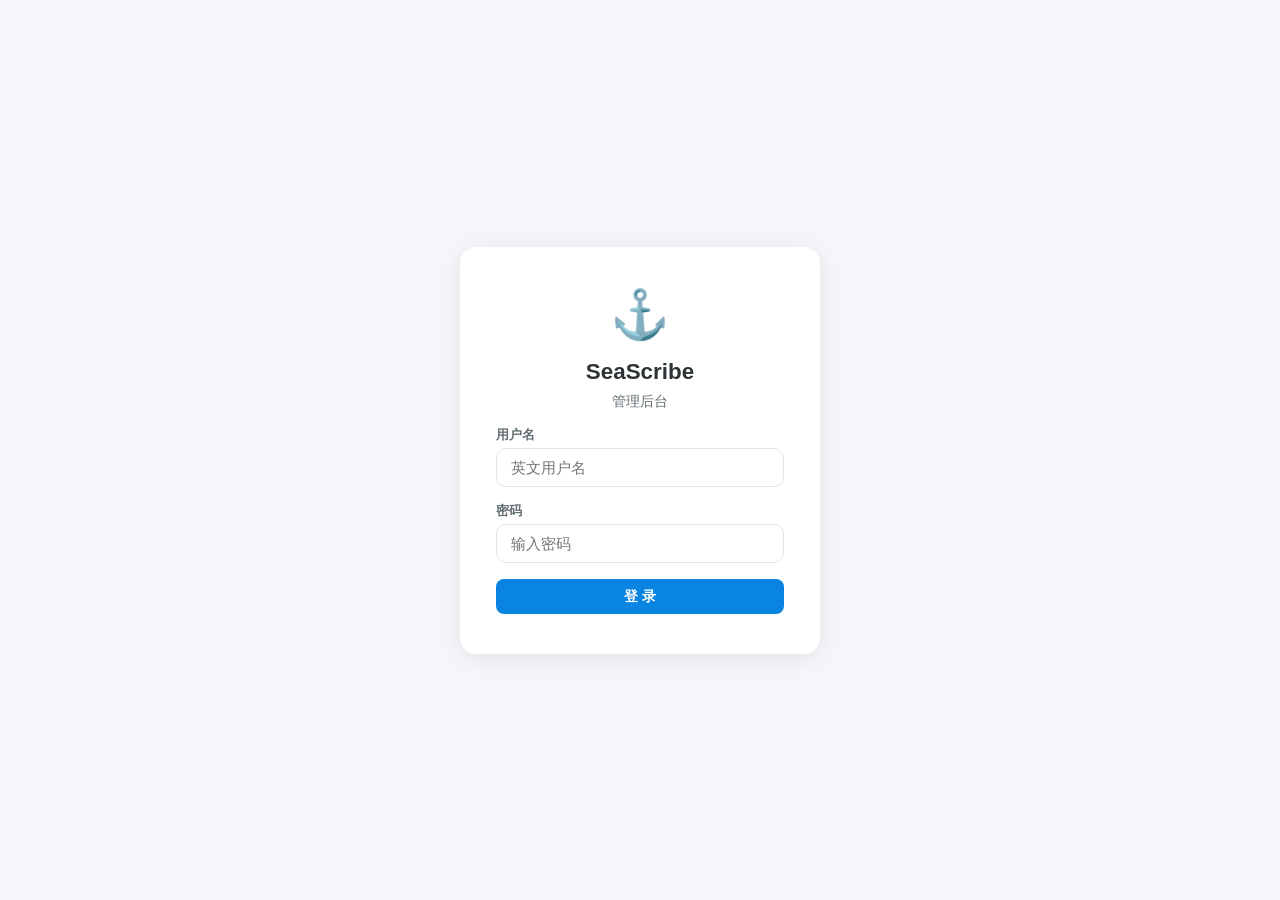
==== admin/index.html @ df128e24 "feat: v4.0.0 管理后台 + 鉴权 + 可视化配置 + 文件上传" ====
<!DOCTYPE html>
<html lang="zh-CN">
<head>
<meta charset="UTF-8">
<meta name="viewport" content="width=device-width, initial-scale=1.0">
<title>SeaScribe 管理后台</title>
<link rel="stylesheet" href="css/admin.css">
</head>
<body>

<!-- ====== 登录页 ====== -->
<div id="admin-login" class="admin-login">
  <div class="admin-login-card">
    <div class="admin-login-logo">⚓</div>
    <h1>SeaScribe</h1>
    <p class="admin-login-sub">管理后台</p>
    <div class="admin-login-field">
      <label>用户名</label>
      <input type="text" id="login-username" placeholder="英文用户名" autocomplete="username">
    </div>
    <div class="admin-login-field">
      <label>密码</label>
      <input type="password" id="login-password" placeholder="输入密码" autocomplete="current-password">
    </div>
    <p id="login-error" class="admin-login-error hidden"></p>
    <button id="login-submit" class="admin-btn admin-btn-primary">登 录</button>
  </div>
</div>

<!-- ====== 管理面板 ====== -->
<div id="admin-app" class="admin-app hidden">
  <aside class="admin-sidebar">
    <div class="admin-sidebar-brand">
      <span>⚓ SeaScribe</span>
      <small>管理后台</small>
    </div>
    <nav id="admin-nav" class="admin-nav"></nav>
    <div class="admin-sidebar-footer">
      <div class="admin-user-info" id="admin-user-info"></div>
      <button id="admin-logout-btn" class="admin-btn admin-btn-ghost">退出登录</button>
    </div>
  </aside>
  <main class="admin-main">
    <header class="admin-header">
      <h2 id="admin-page-title"></h2>
    </header>
    <div id="admin-content" class="admin-content"></div>
  </main>
</div>

<script src="js/common.js"></script>
<script src="js/auth.js"></script>
<script src="js/profile.js"></script>
<script src="js/users.js"></script>
<script src="js/config.js"></script>
<script src="js/files.js"></script>
<script src="js/dashboard.js"></script>
</body>
</html>
---- admin/css/admin.css ----
/* ============================================================
   SeaScribe — Admin Panel Styles
   ============================================================ */

:root {
  --admin-bg:      #f5f6fa;
  --admin-surface: #ffffff;
  --admin-text:    #2d3436;
  --admin-muted:   #636e72;
  --admin-border:  #dfe6e9;
  --admin-accent:  #0984e3;
  --admin-hover:   #f0f3f5;
  --admin-sidebar: #2d3436;
  --admin-sidebar-text: #b2bec3;
  --admin-radius:  10px;
  --admin-ease:    cubic-bezier(0.22, 0.61, 0.36, 1);
}

*, *::before, *::after { box-sizing: border-box; margin: 0; padding: 0; }
html { font-size: 16px; }
body {
  font-family: -apple-system, BlinkMacSystemFont, "Segoe UI", "PingFang SC",
               "Microsoft YaHei", sans-serif;
  background: var(--admin-bg);
  color: var(--admin-text);
}
.hidden { display: none !important; }

/* ---- Login ---- */
.admin-login {
  position: fixed; inset: 0;
  display: flex; align-items: center; justify-content: center;
  background: var(--admin-bg);
}
.admin-login-card {
  background: var(--admin-surface);
  border-radius: 16px;
  padding: 40px 36px;
  width: 360px; max-width: 90vw;
  box-shadow: 0 4px 24px rgba(0,0,0,0.08);
  display: flex; flex-direction: column; align-items: center; gap: 16px;
}
.admin-login-logo { font-size: 3rem; }
.admin-login-card h1 { font-size: 1.4rem; font-weight: 700; }
.admin-login-sub { color: var(--admin-muted); font-size: 0.85rem; margin-top: -8px; }
.admin-login-field { width: 100%; display: flex; flex-direction: column; gap: 4px; }
.admin-login-field label { font-size: 0.8rem; font-weight: 600; color: var(--admin-muted); }
.admin-login-field input {
  padding: 10px 14px; border: 1.5px solid var(--admin-border);
  border-radius: var(--admin-radius); font-size: 0.95rem;
  outline: none; transition: border-color 0.2s;
}
.admin-login-field input:focus { border-color: var(--admin-accent); }
.admin-login-error { color: #d63031; font-size: 0.82rem; text-align: center; }

/* ---- App Shell ---- */
.admin-app {
  display: flex; height: 100vh; overflow: hidden;
}

/* ---- Sidebar ---- */
.admin-sidebar {
  width: 220px; min-width: 220px;
  background: var(--admin-sidebar);
  color: var(--admin-sidebar-text);
  display: flex; flex-direction: column;
  overflow-y: auto;
}
.admin-sidebar-brand {
  padding: 20px 18px 12px;
  border-bottom: 1px solid rgba(255,255,255,0.08);
}
.admin-sidebar-brand span { font-size: 1.1rem; font-weight: 700; color: #fff; display: block; }
.admin-sidebar-brand small { font-size: 0.7rem; opacity: 0.5; }

.admin-nav { flex: 1; padding: 8px 0; }
.admin-nav a {
  display: flex; align-items: center; gap: 10px;
  padding: 10px 18px;
  color: var(--admin-sidebar-text);
  text-decoration: none;
  font-size: 0.9rem;
  transition: all 0.15s;
  cursor: pointer;
}
.admin-nav a:hover { background: rgba(255,255,255,0.06); color: #fff; }
.admin-nav a.active { background: rgba(255,255,255,0.1); color: #fff; font-weight: 600; }

.admin-sidebar-footer {
  border-top: 1px solid rgba(255,255,255,0.08);
  padding: 14px 18px;
}
.admin-user-info {
  font-size: 0.85rem; margin-bottom: 8px;
}
.admin-user-info .nickname { color: #fff; font-weight: 600; }
.admin-user-info .role { font-size: 0.7rem; opacity: 0.5; display: block; }

/* ---- Main ---- */
.admin-main {
  flex: 1; overflow-y: auto; display: flex; flex-direction: column;
}
.admin-header {
  padding: 20px 28px 0;
}
.admin-header h2 { font-size: 1.2rem; font-weight: 700; }
.admin-content {
  flex: 1; padding: 20px 28px 40px;
}

/* ---- Buttons ---- */
.admin-btn {
  padding: 8px 16px; border: none; border-radius: 8px;
  font-size: 0.88rem; font-weight: 600;
  cursor: pointer; transition: all 0.15s;
  width: 100%;
}
.admin-btn-primary { background: var(--admin-accent); color: #fff; }
.admin-btn-primary:hover { opacity: 0.85; }
.admin-btn-ghost {
  background: transparent; color: var(--admin-sidebar-text);
  border: 1px solid rgba(255,255,255,0.15);
}
.admin-btn-ghost:hover { background: rgba(255,255,255,0.08); color: #fff; }
.admin-btn-sm { padding: 5px 12px; font-size: 0.78rem; width: auto; }
.admin-btn-danger { background: #d63031; color: #fff; }
.admin-btn-danger:hover { opacity: 0.85; }
.admin-btn-outline {
  background: transparent; color: var(--admin-accent);
  border: 1.5px solid var(--admin-accent);
}
.admin-btn-outline:hover { background: var(--admin-accent); color: #fff; }

/* ---- Cards ---- */
.admin-card {
  background: var(--admin-surface);
  border-radius: var(--admin-radius);
  padding: 20px 24px;
  box-shadow: 0 1px 4px rgba(0,0,0,0.04);
  margin-bottom: 16px;
}
.admin-card h3 { font-size: 1rem; margin-bottom: 12px; }

/* ---- Forms ---- */
.admin-form-group { margin-bottom: 14px; }
.admin-form-group label {
  display: block; font-size: 0.8rem; font-weight: 600;
  color: var(--admin-muted); margin-bottom: 4px;
}
.admin-form-group input,
.admin-form-group select,
.admin-form-group textarea {
  width: 100%; padding: 9px 12px;
  border: 1.5px solid var(--admin-border);
  border-radius: 8px; font-size: 0.9rem;
  outline: none; transition: border-color 0.2s;
  font-family: inherit;
}
.admin-form-group input:focus,
.admin-form-group select:focus,
.admin-form-group textarea:focus { border-color: var(--admin-accent); }
.admin-form-row { display: flex; gap: 12px; }
.admin-form-row .admin-form-group { flex: 1; }

/* ---- Table ---- */
.admin-table { width: 100%; border-collapse: collapse; font-size: 0.88rem; }
.admin-table th, .admin-table td {
  padding: 8px 12px; text-align: left;
  border-bottom: 1px solid var(--admin-border);
}
.admin-table th { font-weight: 600; color: var(--admin-muted); font-size: 0.78rem; text-transform: uppercase; letter-spacing: 0.04em; }
.admin-table tr:hover td { background: var(--admin-hover); }

/* ---- Messages ---- */
.admin-msg { padding: 10px 14px; border-radius: 8px; font-size: 0.85rem; margin-bottom: 12px; }
.admin-msg-success { background: #d4edda; color: #155724; }
.admin-msg-error { background: #f8d7da; color: #721c24; }

/* ---- File upload ---- */
.admin-upload-zone {
  border: 2px dashed var(--admin-border);
  border-radius: var(--admin-radius);
  padding: 32px; text-align: center;
  color: var(--admin-muted); cursor: pointer;
  transition: all 0.2s;
  margin-bottom: 16px;
}
.admin-upload-zone:hover { border-color: var(--admin-accent); color: var(--admin-accent); }
.admin-upload-zone input[type=file] { display: none; }

/* ---- Avatar ---- */
.admin-avatar { width: 40px; height: 40px; border-radius: 50%; object-fit: cover; background: var(--admin-border); }
.admin-avatar-lg { width: 72px; height: 72px; border-radius: 50%; object-fit: cover; background: var(--admin-border); }

/* ---- Config ---- */
.admin-config-field {
  display: flex; align-items: center; gap: 12px;
  padding: 10px 0; border-bottom: 1px solid var(--admin-border);
}
.admin-config-field:last-child { border-bottom: none; }
.admin-config-label { flex: 1; font-size: 0.88rem; font-weight: 500; }
.admin-config-label small { display: block; color: var(--admin-muted); font-weight: 400; font-size: 0.75rem; margin-top: 2px; }
.admin-config-control { display: flex; align-items: center; gap: 6px; }
.admin-config-control input[type=text],
.admin-config-control input[type=number] { width: 120px; padding: 5px 8px; border: 1.5px solid var(--admin-border); border-radius: 6px; font-size: 0.85rem; }
.admin-config-control select { padding: 5px 8px; border: 1.5px solid var(--admin-border); border-radius: 6px; font-size: 0.85rem; }

/* ---- Responsive ---- */
@media (max-width: 700px) {
  .admin-sidebar { width: 180px; min-width: 180px; }
  .admin-content { padding: 16px; }
}
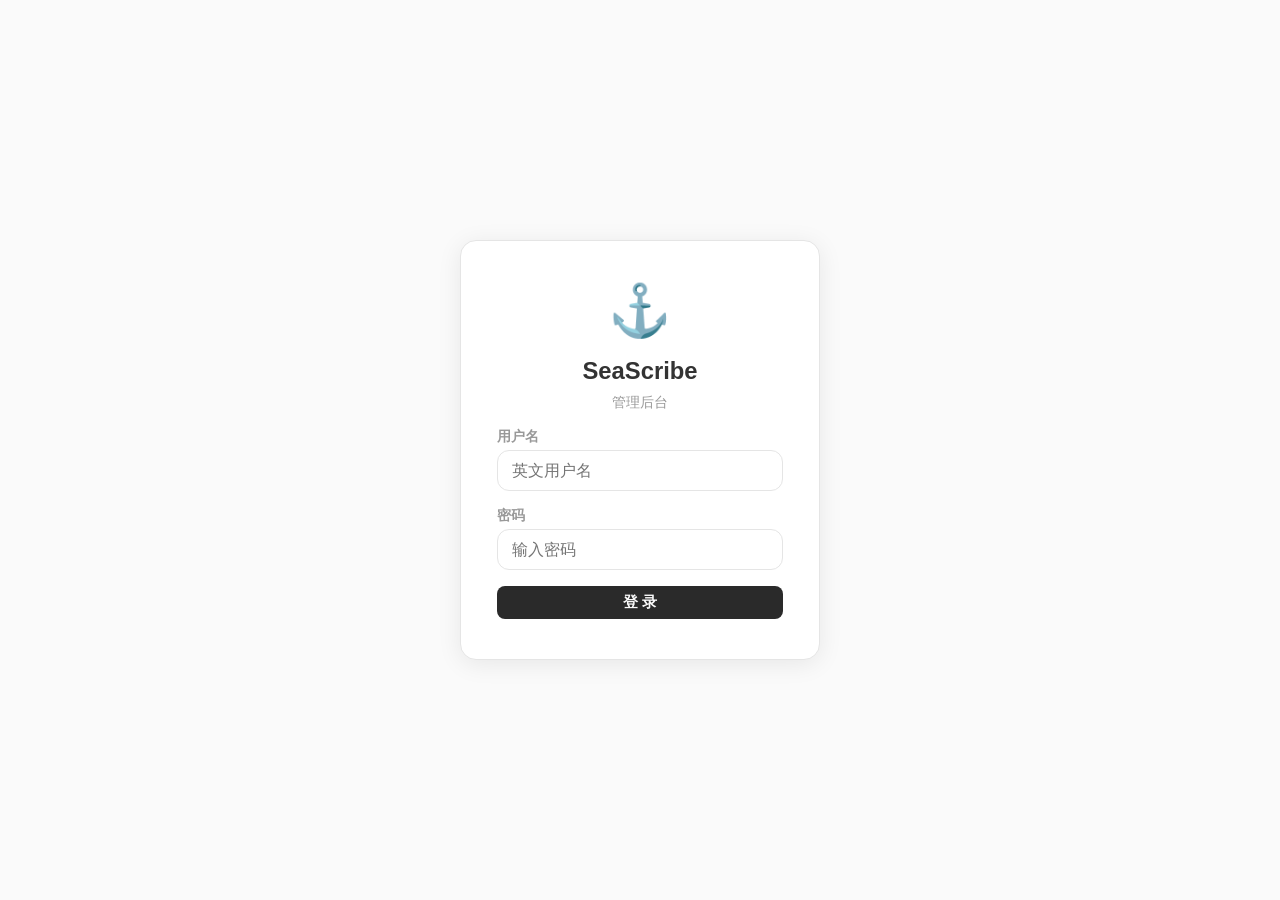
==== commit 6af81ce1: "refactor: 管理后台改为主站顶栏风格，去掉侧栏" ====
--- a/admin/index.html
+++ b/admin/index.html
@@ -1,4 +1,4 @@
-<!DOCTYPE html>
+﻿<!DOCTYPE html>
 <html lang="zh-CN">
 <head>
 <meta charset="UTF-8">
@@ -15,11 +15,11 @@
     <h1>SeaScribe</h1>
     <p class="admin-login-sub">管理后台</p>
     <div class="admin-login-field">
-      <label>用户名</label>
+      <label for="login-username">用户名</label>
       <input type="text" id="login-username" placeholder="英文用户名" autocomplete="username">
     </div>
     <div class="admin-login-field">
-      <label>密码</label>
+      <label for="login-password">密码</label>
       <input type="password" id="login-password" placeholder="输入密码" autocomplete="current-password">
     </div>
     <p id="login-error" class="admin-login-error hidden"></p>
@@ -29,21 +29,14 @@
 
 <!-- ====== 管理面板 ====== -->
 <div id="admin-app" class="admin-app hidden">
-  <aside class="admin-sidebar">
-    <div class="admin-sidebar-brand">
-      <span>⚓ SeaScribe</span>
-      <small>管理后台</small>
-    </div>
+  <header class="admin-topbar">
+    <span class="admin-topbar-brand">⚓ SeaScribe <small>管理后台</small></span>
     <nav id="admin-nav" class="admin-nav"></nav>
-    <div class="admin-sidebar-footer">
-      <div class="admin-user-info" id="admin-user-info"></div>
-      <button id="admin-logout-btn" class="admin-btn admin-btn-ghost">退出登录</button>
-    </div>
-  </aside>
+    <span class="admin-topbar-spacer"></span>
+    <div class="admin-user-info" id="admin-user-info"></div>
+    <button id="admin-logout-btn" class="admin-btn admin-btn-ghost admin-btn-sm">退出登录</button>
+  </header>
   <main class="admin-main">
-    <header class="admin-header">
-      <h2 id="admin-page-title"></h2>
-    </header>
     <div id="admin-content" class="admin-content"></div>
   </main>
 </div>
--- a/admin/css/admin.css
+++ b/admin/css/admin.css
@@ -1,28 +1,28 @@
 /* ============================================================
    SeaScribe — Admin Panel Styles
+   配色统一为主站主题
    ============================================================ */
 
 :root {
-  --admin-bg:      #f5f6fa;
-  --admin-surface: #ffffff;
-  --admin-text:    #2d3436;
-  --admin-muted:   #636e72;
-  --admin-border:  #dfe6e9;
-  --admin-accent:  #0984e3;
-  --admin-hover:   #f0f3f5;
-  --admin-sidebar: #2d3436;
-  --admin-sidebar-text: #b2bec3;
-  --admin-radius:  10px;
-  --admin-ease:    cubic-bezier(0.22, 0.61, 0.36, 1);
+  --bg:        #fafafa;
+  --surface:   #ffffff;
+  --text:      #333;
+  --muted:     #999;
+  --border:    #e5e5e5;
+  --dark:      #2a2a2a;
+  --accent:    #d6394e;
+  --hover:     #f5f5f5;
+  --radius:    12px;
+  --ease:      cubic-bezier(0.22, 0.61, 0.36, 1);
 }
 
 *, *::before, *::after { box-sizing: border-box; margin: 0; padding: 0; }
-html { font-size: 16px; }
+html { font-size: 17px; }
 body {
   font-family: -apple-system, BlinkMacSystemFont, "Segoe UI", "PingFang SC",
                "Microsoft YaHei", sans-serif;
-  background: var(--admin-bg);
-  color: var(--admin-text);
+  background: var(--bg);
+  color: var(--text);
 }
 .hidden { display: none !important; }
 
@@ -30,135 +30,140 @@
 .admin-login {
   position: fixed; inset: 0;
   display: flex; align-items: center; justify-content: center;
-  background: var(--admin-bg);
+  background: var(--bg);
 }
 .admin-login-card {
-  background: var(--admin-surface);
+  background: var(--surface);
   border-radius: 16px;
   padding: 40px 36px;
   width: 360px; max-width: 90vw;
   box-shadow: 0 4px 24px rgba(0,0,0,0.08);
   display: flex; flex-direction: column; align-items: center; gap: 16px;
+  border: 1px solid var(--border);
 }
 .admin-login-logo { font-size: 3rem; }
 .admin-login-card h1 { font-size: 1.4rem; font-weight: 700; }
-.admin-login-sub { color: var(--admin-muted); font-size: 0.85rem; margin-top: -8px; }
+.admin-login-sub { color: var(--muted); font-size: 0.85rem; margin-top: -8px; }
 .admin-login-field { width: 100%; display: flex; flex-direction: column; gap: 4px; }
-.admin-login-field label { font-size: 0.8rem; font-weight: 600; color: var(--admin-muted); }
+.admin-login-field label { font-size: 0.8rem; font-weight: 600; color: var(--muted); }
 .admin-login-field input {
-  padding: 10px 14px; border: 1.5px solid var(--admin-border);
-  border-radius: var(--admin-radius); font-size: 0.95rem;
+  padding: 10px 14px; border: 1px solid var(--border);
+  border-radius: var(--radius); font-size: 0.95rem;
+  background: var(--surface); color: var(--text);
   outline: none; transition: border-color 0.2s;
 }
-.admin-login-field input:focus { border-color: var(--admin-accent); }
+.admin-login-field input:focus { border-color: var(--dark); }
 .admin-login-error { color: #d63031; font-size: 0.82rem; text-align: center; }
 
 /* ---- App Shell ---- */
 .admin-app {
-  display: flex; height: 100vh; overflow: hidden;
-}
-
-/* ---- Sidebar ---- */
-.admin-sidebar {
-  width: 220px; min-width: 220px;
-  background: var(--admin-sidebar);
-  color: var(--admin-sidebar-text);
-  display: flex; flex-direction: column;
-  overflow-y: auto;
-}
-.admin-sidebar-brand {
-  padding: 20px 18px 12px;
-  border-bottom: 1px solid rgba(255,255,255,0.08);
-}
-.admin-sidebar-brand span { font-size: 1.1rem; font-weight: 700; color: #fff; display: block; }
-.admin-sidebar-brand small { font-size: 0.7rem; opacity: 0.5; }
-
-.admin-nav { flex: 1; padding: 8px 0; }
+  display: flex; flex-direction: column; height: 100vh; overflow: hidden;
+}
+
+/* ---- Topbar (主站风格) ---- */
+.admin-topbar {
+  display: flex;
+  align-items: center;
+  gap: 12px;
+  padding: 12px 28px;
+  border-bottom: 1px solid var(--border);
+  background: var(--surface);
+  flex-shrink: 0;
+}
+.admin-topbar-brand {
+  font-size: 1.3rem; font-weight: 700;
+  letter-spacing: -0.02em;
+  user-select: none;
+}
+.admin-topbar-brand small {
+  font-size: 0.65rem; font-weight: 400; color: var(--muted);
+  margin-left: 4px;
+}
+.admin-topbar-spacer { flex: 1; }
+
+/* nav links in topbar */
+.admin-nav {
+  display: flex; gap: 2px;
+}
 .admin-nav a {
-  display: flex; align-items: center; gap: 10px;
-  padding: 10px 18px;
-  color: var(--admin-sidebar-text);
+  display: flex; align-items: center; gap: 6px;
+  padding: 6px 14px;
+  color: var(--text);
   text-decoration: none;
-  font-size: 0.9rem;
+  font-size: 0.88rem;
+  border-radius: 8px;
   transition: all 0.15s;
   cursor: pointer;
 }
-.admin-nav a:hover { background: rgba(255,255,255,0.06); color: #fff; }
-.admin-nav a.active { background: rgba(255,255,255,0.1); color: #fff; font-weight: 600; }
-
-.admin-sidebar-footer {
-  border-top: 1px solid rgba(255,255,255,0.08);
-  padding: 14px 18px;
-}
+.admin-nav a:hover { background: var(--hover); }
+.admin-nav a.active { background: var(--dark); color: var(--bg); font-weight: 600; }
+
+/* user info in topbar */
 .admin-user-info {
-  font-size: 0.85rem; margin-bottom: 8px;
-}
-.admin-user-info .nickname { color: #fff; font-weight: 600; }
-.admin-user-info .role { font-size: 0.7rem; opacity: 0.5; display: block; }
+  font-size: 0.85rem; color: var(--muted);
+}
+.admin-user-info .nickname { font-weight: 600; color: var(--text); }
 
 /* ---- Main ---- */
 .admin-main {
-  flex: 1; overflow-y: auto; display: flex; flex-direction: column;
-}
-.admin-header {
-  padding: 20px 28px 0;
-}
-.admin-header h2 { font-size: 1.2rem; font-weight: 700; }
+  flex: 1; overflow-y: auto;
+}
 .admin-content {
-  flex: 1; padding: 20px 28px 40px;
+  padding: 24px 28px 40px; max-width: 900px; margin: 0 auto;
 }
 
 /* ---- Buttons ---- */
 .admin-btn {
-  padding: 8px 16px; border: none; border-radius: 8px;
+  padding: 7px 14px; border: none; border-radius: 8px;
   font-size: 0.88rem; font-weight: 600;
   cursor: pointer; transition: all 0.15s;
   width: 100%;
 }
-.admin-btn-primary { background: var(--admin-accent); color: #fff; }
+.admin-btn-primary { background: var(--dark); color: var(--bg); }
 .admin-btn-primary:hover { opacity: 0.85; }
 .admin-btn-ghost {
-  background: transparent; color: var(--admin-sidebar-text);
-  border: 1px solid rgba(255,255,255,0.15);
-}
-.admin-btn-ghost:hover { background: rgba(255,255,255,0.08); color: #fff; }
+  background: transparent; color: var(--muted);
+  border: 1px solid var(--border);
+}
+.admin-btn-ghost:hover { border-color: var(--text); color: var(--text); }
 .admin-btn-sm { padding: 5px 12px; font-size: 0.78rem; width: auto; }
 .admin-btn-danger { background: #d63031; color: #fff; }
 .admin-btn-danger:hover { opacity: 0.85; }
 .admin-btn-outline {
-  background: transparent; color: var(--admin-accent);
-  border: 1.5px solid var(--admin-accent);
-}
-.admin-btn-outline:hover { background: var(--admin-accent); color: #fff; }
+  background: transparent; color: var(--text);
+  border: 1px solid var(--border);
+}
+.admin-btn-outline:hover { border-color: var(--text); background: var(--hover); }
 
 /* ---- Cards ---- */
 .admin-card {
-  background: var(--admin-surface);
-  border-radius: var(--admin-radius);
-  padding: 20px 24px;
-  box-shadow: 0 1px 4px rgba(0,0,0,0.04);
-  margin-bottom: 16px;
-}
-.admin-card h3 { font-size: 1rem; margin-bottom: 12px; }
+  background: var(--surface);
+  border: 1px solid var(--border);
+  border-radius: var(--radius);
+  padding: 24px 28px;
+  margin-bottom: 14px;
+}
+.admin-card h3 { font-size: 1.1rem; margin-bottom: 14px; }
 
 /* ---- Forms ---- */
 .admin-form-group { margin-bottom: 14px; }
 .admin-form-group label {
-  display: block; font-size: 0.8rem; font-weight: 600;
-  color: var(--admin-muted); margin-bottom: 4px;
+  display: block; font-size: 0.75rem; font-weight: 600;
+  color: var(--muted); margin-bottom: 4px;
 }
 .admin-form-group input,
 .admin-form-group select,
 .admin-form-group textarea {
   width: 100%; padding: 9px 12px;
-  border: 1.5px solid var(--admin-border);
-  border-radius: 8px; font-size: 0.9rem;
+  border: 1px solid var(--border);
+  border-radius: var(--radius); font-size: 0.9rem;
+  background: var(--surface); color: var(--text);
   outline: none; transition: border-color 0.2s;
   font-family: inherit;
 }
 .admin-form-group input:focus,
 .admin-form-group select:focus,
-.admin-form-group textarea:focus { border-color: var(--admin-accent); }
+.admin-form-group textarea:focus { border-color: var(--dark); }
 .admin-form-row { display: flex; gap: 12px; }
 .admin-form-row .admin-form-group { flex: 1; }
 
@@ -166,10 +171,10 @@
 .admin-table { width: 100%; border-collapse: collapse; font-size: 0.88rem; }
 .admin-table th, .admin-table td {
   padding: 8px 12px; text-align: left;
-  border-bottom: 1px solid var(--admin-border);
-}
-.admin-table th { font-weight: 600; color: var(--admin-muted); font-size: 0.78rem; text-transform: uppercase; letter-spacing: 0.04em; }
-.admin-table tr:hover td { background: var(--admin-hover); }
+  border-bottom: 1px solid var(--border);
+}
+.admin-table th { font-weight: 600; color: var(--muted); font-size: 0.78rem; }
+.admin-table tr:hover td { background: var(--hover); }
 
 /* ---- Messages ---- */
 .admin-msg { padding: 10px 14px; border-radius: 8px; font-size: 0.85rem; margin-bottom: 12px; }
@@ -178,35 +183,36 @@
 
 /* ---- File upload ---- */
 .admin-upload-zone {
-  border: 2px dashed var(--admin-border);
-  border-radius: var(--admin-radius);
+  border: 2px dashed var(--border);
+  border-radius: var(--radius);
   padding: 32px; text-align: center;
-  color: var(--admin-muted); cursor: pointer;
+  color: var(--muted); cursor: pointer;
   transition: all 0.2s;
   margin-bottom: 16px;
 }
-.admin-upload-zone:hover { border-color: var(--admin-accent); color: var(--admin-accent); }
+.admin-upload-zone:hover { border-color: var(--text); color: var(--text); }
 .admin-upload-zone input[type=file] { display: none; }
 
 /* ---- Avatar ---- */
-.admin-avatar { width: 40px; height: 40px; border-radius: 50%; object-fit: cover; background: var(--admin-border); }
-.admin-avatar-lg { width: 72px; height: 72px; border-radius: 50%; object-fit: cover; background: var(--admin-border); }
+.admin-avatar { width: 40px; height: 40px; border-radius: 50%; object-fit: cover; background: var(--border); }
+.admin-avatar-lg { width: 72px; height: 72px; border-radius: 50%; object-fit: cover; background: var(--border); }
 
 /* ---- Config ---- */
 .admin-config-field {
   display: flex; align-items: center; gap: 12px;
-  padding: 10px 0; border-bottom: 1px solid var(--admin-border);
+  padding: 10px 0; border-bottom: 1px solid var(--border);
 }
 .admin-config-field:last-child { border-bottom: none; }
 .admin-config-label { flex: 1; font-size: 0.88rem; font-weight: 500; }
-.admin-config-label small { display: block; color: var(--admin-muted); font-weight: 400; font-size: 0.75rem; margin-top: 2px; }
+.admin-config-label small { display: block; color: var(--muted); font-weight: 400; font-size: 0.75rem; margin-top: 2px; }
 .admin-config-control { display: flex; align-items: center; gap: 6px; }
 .admin-config-control input[type=text],
-.admin-config-control input[type=number] { width: 120px; padding: 5px 8px; border: 1.5px solid var(--admin-border); border-radius: 6px; font-size: 0.85rem; }
-.admin-config-control select { padding: 5px 8px; border: 1.5px solid var(--admin-border); border-radius: 6px; font-size: 0.85rem; }
+.admin-config-control input[type=number] { width: 120px; padding: 5px 8px; border: 1px solid var(--border); border-radius: 6px; font-size: 0.85rem; }
+.admin-config-control select { padding: 5px 8px; border: 1px solid var(--border); border-radius: 6px; font-size: 0.85rem; }
 
 /* ---- Responsive ---- */
 @media (max-width: 700px) {
-  .admin-sidebar { width: 180px; min-width: 180px; }
+  .admin-topbar { flex-wrap: wrap; padding: 10px 16px; }
+  .admin-nav { order: 10; width: 100%; overflow-x: auto; }
   .admin-content { padding: 16px; }
 }
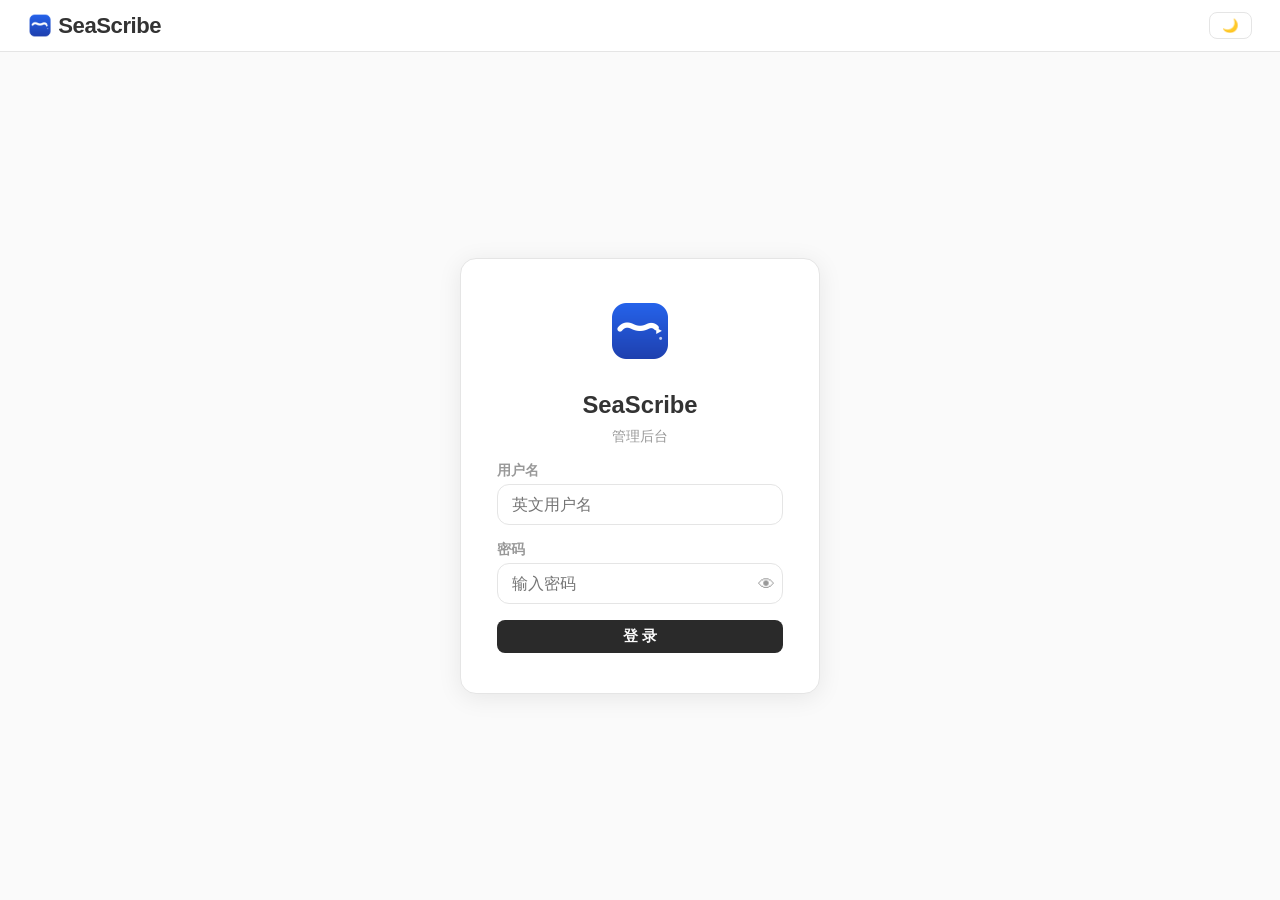
==== commit bc2d8256: "v4.2.0: 代码去冗余、Bug修复、文档统一 - 统一 SeaScribe.esc() 消除4处重复定义，删除 DictationEngine 空壳类 - 管理后台复用 main/css/them" ====
--- a/admin/index.html
+++ b/admin/index.html
@@ -4,14 +4,33 @@
 <meta charset="UTF-8">
 <meta name="viewport" content="width=device-width, initial-scale=1.0">
 <title>SeaScribe 管理后台</title>
-<link rel="stylesheet" href="css/admin.css">
+<!-- Anti-flash: set theme before render -->
+<script>
+(function(){
+  var t = localStorage.getItem('seascribe_admin_theme') || 'light';
+  document.documentElement.setAttribute('data-theme', t);
+})();
+</script>
+<link rel="stylesheet" href="css/base.css">
+<link rel="stylesheet" href="../main/css/theme.css">
+<link rel="stylesheet" href="css/login.css">
+<link rel="stylesheet" href="css/layout.css">
+<link rel="stylesheet" href="css/components.css">
+<link rel="stylesheet" href="css/config.css">
+<link rel="stylesheet" href="css/responsive.css">
 </head>
 <body>
 
 <!-- ====== 登录页 ====== -->
-<div id="admin-login" class="admin-login">
+<div id="admin-login">
+  <div class="admin-login-topbar">
+    <a class="admin-login-topbar-brand" href="/" title="回到主站"><img src="../main/logo.png" alt="SeaScribe" style="width:1.1em;height:1.1em">SeaScribe</a>
+    <span class="admin-login-topbar-spacer"></span>
+    <button id="btn-theme-login" class="admin-btn admin-btn-ghost admin-btn-sm" title="切换夜间模式">🌙</button>
+  </div>
+  <div class="admin-login-body">
   <div class="admin-login-card">
-    <div class="admin-login-logo">⚓</div>
+    <div class="admin-login-logo"><img src="../main/logo.png" alt="SeaScribe" style="width:64px;height:64px"></div>
     <h1>SeaScribe</h1>
     <p class="admin-login-sub">管理后台</p>
     <div class="admin-login-field">
@@ -20,20 +39,57 @@
     </div>
     <div class="admin-login-field">
       <label for="login-password">密码</label>
-      <input type="password" id="login-password" placeholder="输入密码" autocomplete="current-password">
+      <div style="position:relative">
+        <input type="password" id="login-password" placeholder="输入密码" autocomplete="current-password" style="width:100%;padding-right:36px">
+        <button type="button" id="login-toggle-pw" style="position:absolute;right:8px;top:50%;transform:translateY(-50%);background:none;border:none;cursor:pointer;font-size:1rem;padding:0;line-height:1;color:var(--muted)" title="显示密码">👁</button>
+      </div>
     </div>
     <p id="login-error" class="admin-login-error hidden"></p>
     <button id="login-submit" class="admin-btn admin-btn-primary">登 录</button>
   </div>
+  </div><!-- .admin-login-body -->
 </div>
+
+<!-- ====== 绑定姓名（首次登录，displayName 为空时显示） ====== -->
+<div id="admin-bind" class="hidden">
+  <div class="admin-login-topbar">
+    <a class="admin-login-topbar-brand" href="/" title="回到主站"><img src="../main/logo.png" alt="SeaScribe" style="width:1.1em;height:1.1em">SeaScribe</a>
+    <span class="admin-login-topbar-spacer"></span>
+    <button id="btn-theme-bind" class="admin-btn admin-btn-ghost admin-btn-sm" title="切换夜间模式">🌙</button>
+  </div>
+  <div class="admin-login-body">
+  <div class="admin-login-card">
+    <div class="admin-login-logo">👤</div>
+    <h1>绑定姓名</h1>
+    <p class="admin-login-sub">从名单中选择班级和姓名，用于点名系统匹配</p>
+    <div class="admin-login-field">
+      <label for="bind-class">班级</label>
+      <select id="bind-class">
+        <option value="">— 选择班级 —</option>
+      </select>
+    </div>
+    <div class="admin-login-field">
+      <label for="bind-displayname">姓名</label>
+      <select id="bind-displayname">
+        <option value="">— 先选择班级 —</option>
+      </select>
+    </div>
+    <p id="bind-error" class="admin-login-error hidden"></p>
+    <button id="bind-submit" class="admin-btn admin-btn-primary" disabled>确认绑定</button>
+  </div>
+  </div><!-- .admin-login-body -->
+</div>
+
+<div id="admin-toast-area"></div>
 
 <!-- ====== 管理面板 ====== -->
 <div id="admin-app" class="admin-app hidden">
   <header class="admin-topbar">
-    <span class="admin-topbar-brand">⚓ SeaScribe <small>管理后台</small></span>
+    <a class="admin-topbar-brand" href="/" title="回到主站"><img class="admin-topbar-logo" src="../main/logo.png" alt="">SeaScribe</a><span class="admin-topbar-version">管理后台</span>
     <nav id="admin-nav" class="admin-nav"></nav>
     <span class="admin-topbar-spacer"></span>
     <div class="admin-user-info" id="admin-user-info"></div>
+    <button id="btn-theme" class="admin-btn admin-btn-ghost admin-btn-sm" title="切换夜间模式">🌙</button>
     <button id="admin-logout-btn" class="admin-btn admin-btn-ghost admin-btn-sm">退出登录</button>
   </header>
   <main class="admin-main">
@@ -42,11 +98,14 @@
 </div>
 
 <script src="js/common.js"></script>
+<script src="js/router.js"></script>
+<script src="js/pages/profile.js"></script>
+<script src="js/pages/users.js"></script>
+<script src="js/pages/config.js"></script>
+<script src="js/pages/files.js"></script>
+<script src="js/pages/records.js"></script>
+<script src="js/pages/roster.js"></script>
 <script src="js/auth.js"></script>
-<script src="js/profile.js"></script>
-<script src="js/users.js"></script>
-<script src="js/config.js"></script>
-<script src="js/files.js"></script>
-<script src="js/dashboard.js"></script>
+<script src="js/app.js"></script>
 </body>
 </html>
--- a/admin/css/base.css
+++ b/admin/css/base.css
@@ -0,0 +1,25 @@
+/* ============================================================
+   SeaScribe Admin — Base (variables + reset)
+   Theme colors loaded from ../main/css/theme.css
+   ============================================================ */
+
+:root {
+  --radius: 12px;
+  --ease:   cubic-bezier(0.22, 0.61, 0.36, 1);
+}
+
+*, *::before, *::after { box-sizing: border-box; margin: 0; padding: 0; }
+html { font-size: 17px; }
+body {
+  font-family: -apple-system, BlinkMacSystemFont, "Segoe UI", "PingFang SC",
+               "Microsoft YaHei", sans-serif;
+  background: var(--bg);
+  color: var(--text);
+}
+/* Smooth theme transition */
+body, #admin-login, #admin-bind, .admin-card, .admin-topbar, .admin-login-topbar, .admin-login-card,
+input, select, textarea, button, .admin-table th, .admin-table td,
+.admin-nav a, .admin-btn {
+  transition: background-color 0.3s ease, color 0.3s ease, border-color 0.3s ease;
+}
+.hidden { display: none !important; }
--- a/main/css/theme.css
+++ b/main/css/theme.css
@@ -0,0 +1,33 @@
+/* ============================================================
+   SeaScribe — Theme Variables
+   ============================================================ */
+
+/* ---- Light Theme ---- */
+:root, [data-theme="light"] {
+  --bg:       #fafafa;
+  --surface:  #ffffff;
+  --text:     #333;
+  --muted:    #999;
+  --border:   #e5e5e5;
+  --dark:     #2a2a2a;
+  --accent:   #d6394e;
+  --hover:    #f5f5f5;
+  --orb-bg:   #f0f0f0;
+  --slider-track: #ddd;
+  --select-arrow: url("data:image/svg+xml,%3Csvg xmlns='http://www.w3.org/2000/svg' width='12' height='12' viewBox='0 0 12 12'%3E%3Cpath d='M3 5l3 3 3-3' fill='none' stroke='%23999' stroke-width='1.5' stroke-linecap='round'/%3E%3C/svg%3E");
+}
+
+/* ---- Dark Theme ---- */
+[data-theme="dark"] {
+  --bg:       #1a1a1a;
+  --surface:  #262626;
+  --text:     #e5e5e5;
+  --muted:    #888;
+  --border:   #3a3a3a;
+  --dark:     #e5e5e5;
+  --accent:   #f06070;
+  --hover:    #333;
+  --orb-bg:   #333;
+  --slider-track: #444;
+  --select-arrow: url("data:image/svg+xml,%3Csvg xmlns='http://www.w3.org/2000/svg' width='12' height='12' viewBox='0 0 12 12'%3E%3Cpath d='M3 5l3 3 3-3' fill='none' stroke='%23888' stroke-width='1.5' stroke-linecap='round'/%3E%3C/svg%3E");
+}
--- a/admin/css/login.css
+++ b/admin/css/login.css
@@ -0,0 +1,75 @@
+/* ============================================================
+   SeaScribe Admin — Login Page
+   ============================================================ */
+
+#admin-login, #admin-bind {
+  position: fixed; inset: 0;
+  display: flex; flex-direction: column;
+  background: var(--bg);
+}
+
+/* ---- Login Topbar ---- */
+.admin-login-topbar {
+  display: flex;
+  align-items: center;
+  gap: 12px;
+  padding: 12px 28px;
+  border-bottom: 1px solid var(--border);
+  background: var(--surface);
+  flex-shrink: 0;
+}
+.admin-login-topbar-brand {
+  display: flex;
+  align-items: center;
+  gap: 6px;
+  font-size: 1.3rem; font-weight: 700;
+  letter-spacing: -0.02em;
+  text-decoration: none; color: inherit;
+  cursor: pointer;
+  user-select: none;
+  transition: opacity 0.15s;
+}
+.admin-login-topbar-brand:hover { opacity: 0.7; }
+.admin-login-topbar-spacer { flex: 1; }
+
+/* ---- Login Body (center the card) ---- */
+.admin-login-body {
+  flex: 1;
+  display: flex; align-items: center; justify-content: center;
+}
+
+.admin-login-card {
+  background: var(--surface);
+  border-radius: 16px;
+  padding: 40px 36px;
+  width: 360px; max-width: 90vw;
+  box-shadow: 0 4px 24px rgba(0,0,0,0.08);
+  display: flex; flex-direction: column; align-items: center; gap: 16px;
+  border: 1px solid var(--border);
+}
+.admin-login-logo { font-size: 3rem; }
+.admin-login-card h1 { font-size: 1.4rem; font-weight: 700; }
+.admin-login-sub { color: var(--muted); font-size: 0.85rem; margin-top: -8px; }
+.admin-login-field { width: 100%; display: flex; flex-direction: column; gap: 4px; }
+.admin-login-field label { font-size: 0.8rem; font-weight: 600; color: var(--muted); }
+.admin-login-field input {
+  padding: 10px 14px; border: 1px solid var(--border);
+  border-radius: var(--radius); font-size: 0.95rem;
+  background: var(--surface); color: var(--text);
+  outline: none; transition: border-color 0.2s;
+}
+.admin-login-field input:focus { border-color: var(--dark); }
+.admin-login-field select {
+  padding: 10px 14px; border: 1px solid var(--border);
+  border-radius: var(--radius); font-size: 0.95rem;
+  background: var(--surface); color: var(--text);
+  outline: none; transition: border-color 0.2s;
+  font-family: inherit; cursor: pointer;
+  appearance: none;
+  background-image: url("data:image/svg+xml,%3Csvg xmlns='http://www.w3.org/2000/svg' width='12' height='8'%3E%3Cpath d='M1 1l5 5 5-5' stroke='%23999' stroke-width='1.5' fill='none'/%3E%3C/svg%3E");
+  background-repeat: no-repeat;
+  background-position: right 12px center;
+  padding-right: 36px;
+}
+.admin-login-field select:focus { border-color: var(--dark); }
+.admin-login-error { color: #d63031; font-size: 0.82rem; text-align: center; }
--- a/admin/css/layout.css
+++ b/admin/css/layout.css
@@ -0,0 +1,110 @@
+/* ============================================================
+   SeaScribe Admin — Layout (shell, topbar, nav, main)
+   ============================================================ */
+
+.admin-app {
+  display: flex; flex-direction: column; height: 100vh; overflow: hidden;
+}
+
+/* ---- Topbar ---- */
+.admin-topbar {
+  display: flex;
+  align-items: center;
+  gap: 12px;
+  padding: 12px 28px;
+  border-bottom: 1px solid var(--border);
+  background: var(--surface);
+  flex-shrink: 0;
+}
+.admin-topbar-brand {
+  display: flex;
+  align-items: center;
+  gap: 6px;
+  font-size: 1.3rem; font-weight: 700;
+  letter-spacing: -0.02em;
+  text-decoration: none; color: inherit;
+  cursor: pointer;
+  user-select: none;
+  transition: opacity 0.15s;
+}
+.admin-topbar-brand:hover { opacity: 0.7; }
+.admin-topbar-logo {
+  width: 1.1em;
+  height: 1.1em;
+  flex-shrink: 0;
+}
+.admin-topbar-version {
+  font-size: 0.65rem;
+  font-weight: 400;
+  color: var(--muted);
+  position: relative;
+  top: 0.4em;
+  margin-left: -4px;
+  pointer-events: none;
+  user-select: none;
+}
+.admin-topbar-spacer { flex: 1; }
+
+/* ---- Nav ---- */
+.admin-nav {
+  display: flex; gap: 2px;
+}
+.admin-nav a {
+  display: flex; align-items: center; gap: 6px;
+  padding: 6px 14px;
+  color: var(--text);
+  text-decoration: none;
+  font-size: 0.88rem;
+  border-radius: 8px;
+  transition: all 0.15s;
+  cursor: pointer;
+}
+.admin-nav a:hover { background: var(--hover); }
+.admin-nav a.active { background: var(--dark); color: var(--bg); font-weight: 600; }
+
+/* ---- User info ---- */
+.admin-user-info {
+  font-size: 0.85rem; color: var(--muted);
+}
+.admin-user-info .nickname { font-weight: 600; color: var(--text); }
+.admin-user-info .role-tag {
+  font-size: 0.68rem;
+  font-weight: 600;
+  color: var(--muted);
+  background: var(--hover);
+  padding: 1px 6px;
+  border-radius: 4px;
+}
+
+/* ---- Toast ---- */
+#admin-toast-area {
+  position: fixed; top: 64px; right: 16px; z-index: 999;
+  display: flex; flex-direction: column; gap: 8px;
+  pointer-events: none;
+}
+.admin-toast {
+  padding: 12px 36px 12px 16px; border-radius: var(--radius);
+  font-size: 0.88rem; min-width: 200px; max-width: 360px;
+  box-shadow: 0 4px 16px rgba(0,0,0,0.15);
+  position: relative; pointer-events: auto;
+  animation: toastIn 0.25s ease;
+}
+@keyframes toastIn { from { opacity:0; transform:translateX(20px) } to { opacity:1; transform:translateX(0) } }
+.admin-toast-success { background: #d4edda; color: #155724; }
+.admin-toast-error   { background: #f8d7da; color: #721c24; }
+.admin-toast-info    { background: var(--dark); color: var(--bg); }
+.admin-toast-close {
+  position: absolute; top: 6px; right: 8px;
+  background: none; border: none; cursor: pointer;
+  font-size: 0.85rem; color: inherit; opacity: 0.5;
+  padding: 0; line-height: 1;
+}
+.admin-toast-close:hover { opacity: 1; }
+
+/* ---- Main ---- */
+.admin-main {
+  flex: 1; overflow-y: auto;
+}
+.admin-content {
+  padding: 24px 28px 40px; max-width: 900px; margin: 0 auto;
+}
--- a/admin/css/components.css
+++ b/admin/css/components.css
@@ -0,0 +1,93 @@
+/* ============================================================
+   SeaScribe Admin — Components (buttons, cards, forms, tables,
+   messages, upload zone, avatars)
+   ============================================================ */
+
+/* ---- Buttons ---- */
+.admin-btn {
+  padding: 7px 14px; border: none; border-radius: 8px;
+  font-size: 0.88rem; font-weight: 600;
+  cursor: pointer; transition: all 0.15s;
+  width: 100%;
+}
+.admin-btn-primary { background: var(--dark); color: var(--bg); }
+.admin-btn-primary:hover { opacity: 0.85; }
+.admin-btn-ghost {
+  background: transparent; color: var(--muted);
+  border: 1px solid var(--border);
+}
+.admin-btn-ghost:hover { border-color: var(--text); color: var(--text); }
+.admin-btn-sm { padding: 5px 12px; font-size: 0.78rem; width: auto; }
+.admin-btn-danger { background: #d63031; color: #fff; }
+.admin-btn-danger:hover { opacity: 0.85; }
+.admin-btn-outline {
+  background: transparent; color: var(--text);
+  border: 1px solid var(--border);
+}
+.admin-btn-outline:hover { border-color: var(--text); background: var(--hover); }
+
+/* ---- Cards ---- */
+.admin-card {
+  background: var(--surface);
+  border: 1px solid var(--border);
+  border-radius: var(--radius);
+  padding: 24px 28px;
+  margin-bottom: 14px;
+}
+.admin-card h3 { font-size: 1.1rem; margin-bottom: 14px; }
+
+/* ---- Forms ---- */
+.admin-form-group { margin-bottom: 14px; }
+.admin-form-group label {
+  display: block; font-size: 0.75rem; font-weight: 600;
+  color: var(--muted); margin-bottom: 4px;
+}
+.admin-form-group input,
+.admin-form-group select,
+.admin-form-group textarea {
+  width: 100%; padding: 9px 12px;
+  border: 1px solid var(--border);
+  border-radius: var(--radius); font-size: 0.9rem;
+  background: var(--surface); color: var(--text);
+  outline: none; transition: border-color 0.2s;
+  font-family: inherit;
+}
+.admin-form-group input:focus,
+.admin-form-group select:focus,
+.admin-form-group textarea:focus { border-color: var(--dark); }
+.admin-form-group input:disabled,
+.admin-form-group select:disabled {
+  background: var(--hover); color: var(--muted); cursor: not-allowed; opacity: 0.65;
+}
+.admin-form-row { display: flex; gap: 12px; }
+.admin-form-row .admin-form-group { flex: 1; }
+
+/* ---- Table ---- */
+.admin-table { width: 100%; border-collapse: collapse; font-size: 0.88rem; }
+.admin-table th, .admin-table td {
+  padding: 8px 12px; text-align: left;
+  border-bottom: 1px solid var(--border);
+}
+.admin-table th { font-weight: 600; color: var(--muted); font-size: 0.78rem; }
+.admin-table tr:hover td { background: var(--hover); }
+
+/* ---- Messages ---- */
+.admin-msg { padding: 10px 14px; border-radius: 8px; font-size: 0.85rem; margin-bottom: 12px; }
+.admin-msg-success { background: #d4edda; color: #155724; }
+.admin-msg-error { background: #f8d7da; color: #721c24; }
+
+/* ---- File upload ---- */
+.admin-upload-zone {
+  border: 2px dashed var(--border);
+  border-radius: var(--radius);
+  padding: 32px; text-align: center;
+  color: var(--muted); cursor: pointer;
+  transition: all 0.2s;
+  margin-bottom: 16px;
+}
+.admin-upload-zone:hover { border-color: var(--text); color: var(--text); }
+.admin-upload-zone input[type=file] { display: none; }
+
+/* ---- Avatar ---- */
+.admin-avatar { width: 40px; height: 40px; border-radius: 50%; object-fit: cover; background: var(--border); }
+.admin-avatar-lg { width: 72px; height: 72px; border-radius: 50%; object-fit: cover; background: var(--border); }
--- a/admin/css/config.css
+++ b/admin/css/config.css
@@ -0,0 +1,44 @@
+/* ============================================================
+   SeaScribe Admin — Config Editor
+   ============================================================ */
+
+.admin-config-field {
+  display: flex; align-items: center; gap: 12px;
+  padding: 12px 0; border-bottom: 1px solid var(--border);
+}
+.admin-config-field:last-child { border-bottom: none; }
+.admin-config-label { flex: 1; font-size: 0.88rem; font-weight: 500; }
+.admin-config-label small { display: block; color: var(--muted); font-weight: 400; font-size: 0.72rem; margin-top: 2px; }
+
+/* ---- Field inputs / selects / textareas ---- */
+.admin-config-field input[type=text],
+.admin-config-field input[type=number],
+.admin-config-field select {
+  padding: 7px 10px;
+  border: 1px solid var(--border);
+  border-radius: var(--radius);
+  font-size: 0.85rem;
+  font-family: inherit;
+  background: var(--surface);
+  color: var(--text);
+  outline: none;
+  transition: border-color 0.2s;
+}
+.admin-config-field input[type=text]:focus,
+.admin-config-field input[type=number]:focus,
+.admin-config-field select:focus {
+  border-color: var(--dark);
+}
+.admin-config-field textarea {
+  padding: 8px 10px;
+  border: 1px solid var(--border);
+  border-radius: var(--radius);
+  font-size: 0.78rem;
+  font-family: "Cascadia Code", "Fira Code", "Consolas", monospace;
+  background: var(--surface);
+  color: var(--text);
+  outline: none;
+  transition: border-color 0.2s;
+  resize: vertical;
+}
+.admin-config-field textarea:focus { border-color: var(--dark); }
--- a/admin/css/responsive.css
+++ b/admin/css/responsive.css
@@ -0,0 +1,9 @@
+/* ============================================================
+   SeaScribe Admin — Responsive
+   ============================================================ */
+
+@media (max-width: 700px) {
+  .admin-topbar { flex-wrap: wrap; padding: 10px 16px; }
+  .admin-nav { order: 10; width: 100%; overflow-x: auto; }
+  .admin-content { padding: 16px; }
+}
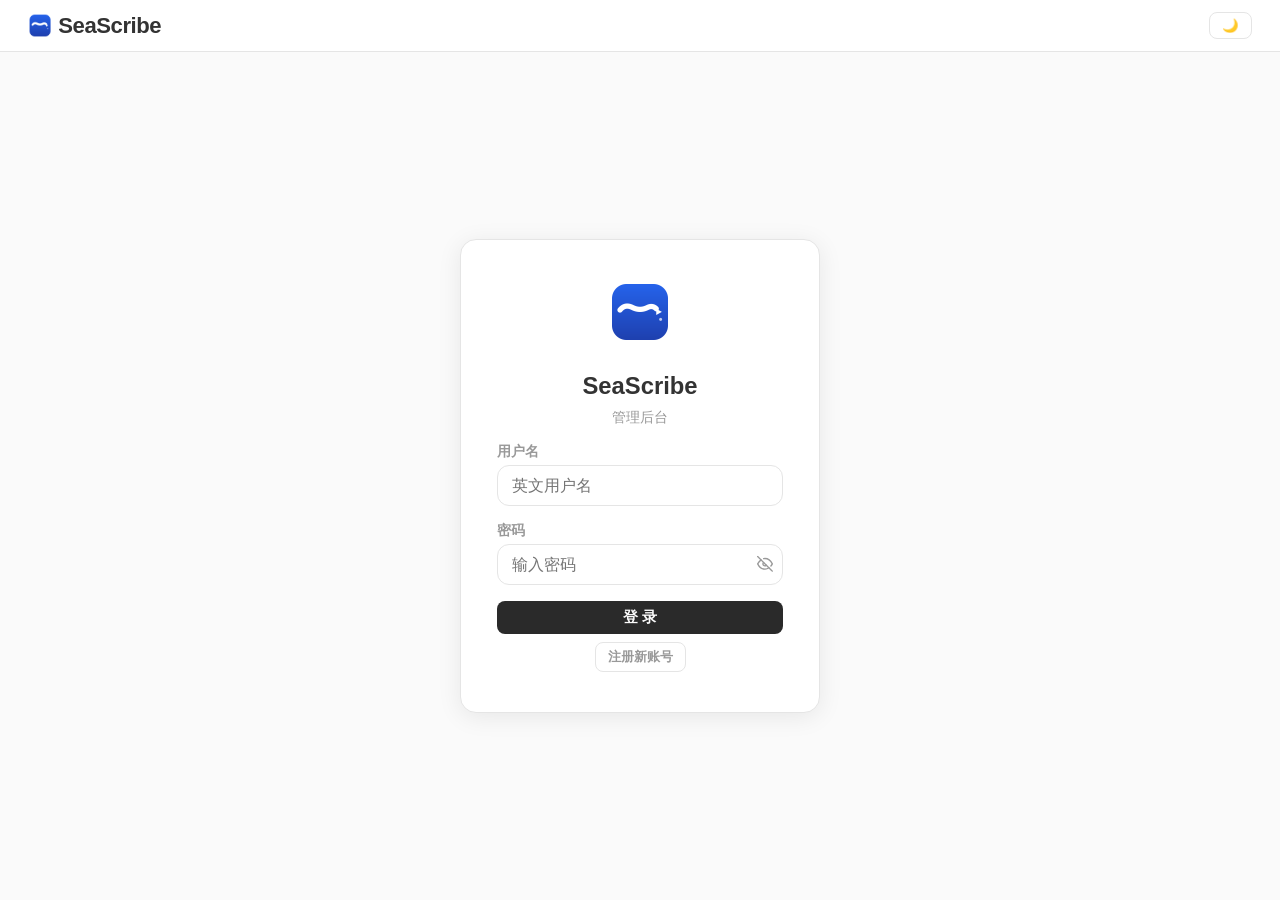
==== commit c94a73f8: "v4.3.1: 代码质量重构 + Bug 修复 - 统一版本号至 v4.3.0 (index.html/splash.js 此前残留 v4.2.0) - 消除重复函数: esc() 统一用 SeaSc" ====
--- a/admin/index.html
+++ b/admin/index.html
@@ -7,7 +7,7 @@
 <!-- Anti-flash: set theme before render -->
 <script>
 (function(){
-  var t = localStorage.getItem('seascribe_admin_theme') || 'light';
+  var t = localStorage.getItem('seascribe_theme') || 'light';
   document.documentElement.setAttribute('data-theme', t);
 })();
 </script>
@@ -40,12 +40,44 @@
     <div class="admin-login-field">
       <label for="login-password">密码</label>
       <div style="position:relative">
-        <input type="password" id="login-password" placeholder="输入密码" autocomplete="current-password" style="width:100%;padding-right:36px">
-        <button type="button" id="login-toggle-pw" style="position:absolute;right:8px;top:50%;transform:translateY(-50%);background:none;border:none;cursor:pointer;font-size:1rem;padding:0;line-height:1;color:var(--muted)" title="显示密码">👁</button>
+        <input type="password" id="login-password" placeholder="输入密码" autocomplete="current-password" style="width:100%;padding-right:60px">
+        <button type="button" id="login-clear-pw" class="pw-action-btn" style="right:32px;display:none" title="清除"><svg width="14" height="14" viewBox="0 0 24 24" fill="none" stroke="currentColor" stroke-width="2.5" stroke-linecap="round"><line x1="18" y1="6" x2="6" y2="18"/><line x1="6" y1="6" x2="18" y2="18"/></svg></button>
+        <button type="button" id="login-toggle-pw" class="pw-action-btn" style="right:6px" title="显示密码"><svg width="16" height="16" viewBox="0 0 24 24" fill="none" stroke="currentColor" stroke-width="2" stroke-linecap="round" stroke-linejoin="round"><path d="M1 12s4-8 11-8 11 8 11 8-4 8-11 8-11-8-11-8z"/><circle cx="12" cy="12" r="3"/></svg></button>
       </div>
     </div>
     <p id="login-error" class="admin-login-error hidden"></p>
     <button id="login-submit" class="admin-btn admin-btn-primary">登 录</button>
+    <button id="login-to-register" class="admin-btn admin-btn-ghost admin-btn-sm" style="margin-top:-8px">注册新账号</button>
+  </div>
+
+  <!-- 注册表单 -->
+  <div class="admin-login-card hidden" id="register-card">
+    <div class="admin-login-logo">📝</div>
+    <h1>注册账号</h1>
+    <p class="admin-login-sub">注册后将自动进入绑定姓名流程</p>
+    <div class="admin-login-field">
+      <label for="register-username">用户名</label>
+      <input type="text" id="register-username" placeholder="字母开头，3-20位字母或数字" autocomplete="username">
+      <span class="reg-hint" id="reg-hint-username">字母开头，3-20位，可含数字和下划线</span>
+    </div>
+    <div class="admin-login-field">
+      <label for="register-nickname">昵称</label>
+      <input type="text" id="register-nickname" placeholder="给自己起个名字（可选）">
+      <span class="reg-hint" id="reg-hint-nickname">给自己起个好记的名字，最长20字</span>
+    </div>
+    <div class="admin-login-field">
+      <label for="register-password">密码</label>
+      <input type="password" id="register-password" placeholder="至少6位" autocomplete="new-password">
+      <span class="reg-hint" id="reg-hint-password">至少 6 位字符</span>
+    </div>
+    <div class="admin-login-field">
+      <label for="register-password2">确认密码</label>
+      <input type="password" id="register-password2" placeholder="再次输入密码" autocomplete="new-password">
+      <span class="reg-hint" id="reg-hint-password2">与上方密码一致</span>
+    </div>
+    <p id="register-error" class="admin-login-error hidden"></p>
+    <button id="register-submit" class="admin-btn admin-btn-primary" disabled>注 册</button>
+    <button id="register-to-login" class="admin-btn admin-btn-ghost admin-btn-sm" style="margin-top:-8px">返回登录</button>
   </div>
   </div><!-- .admin-login-body -->
 </div>
@@ -56,6 +88,7 @@
     <a class="admin-login-topbar-brand" href="/" title="回到主站"><img src="../main/logo.png" alt="SeaScribe" style="width:1.1em;height:1.1em">SeaScribe</a>
     <span class="admin-login-topbar-spacer"></span>
     <button id="btn-theme-bind" class="admin-btn admin-btn-ghost admin-btn-sm" title="切换夜间模式">🌙</button>
+    <button id="btn-bind-logout" class="admin-btn admin-btn-ghost admin-btn-sm" title="退出登录">退出</button>
   </div>
   <div class="admin-login-body">
   <div class="admin-login-card">
@@ -90,7 +123,7 @@
     <span class="admin-topbar-spacer"></span>
     <div class="admin-user-info" id="admin-user-info"></div>
     <button id="btn-theme" class="admin-btn admin-btn-ghost admin-btn-sm" title="切换夜间模式">🌙</button>
-    <button id="admin-logout-btn" class="admin-btn admin-btn-ghost admin-btn-sm">退出登录</button>
+    <button id="admin-logout-btn" class="admin-btn admin-btn-ghost admin-btn-sm" title="退出登录"><svg width="1em" height="1em" viewBox="0 0 24 24" fill="none" stroke="currentColor" stroke-width="2" stroke-linecap="round" stroke-linejoin="round" style="vertical-align:-3px"><path d="M9 21H5a2 2 0 0 1-2-2V5a2 2 0 0 1 2-2h4"/><polyline points="16 17 21 12 16 7"/><line x1="21" y1="12" x2="9" y2="12"/></svg> <span class="btn-label">退出</span></button>
   </header>
   <main class="admin-main">
     <div id="admin-content" class="admin-content"></div>
@@ -98,13 +131,14 @@
 </div>
 
 <script src="js/common.js"></script>
+<script src="js/custom-select.js"></script>
 <script src="js/router.js"></script>
 <script src="js/pages/profile.js"></script>
 <script src="js/pages/users.js"></script>
+<script src="js/pages/roster.js"></script>
+<script src="js/pages/records.js"></script>
+<script src="js/pages/files.js"></script>
 <script src="js/pages/config.js"></script>
-<script src="js/pages/files.js"></script>
-<script src="js/pages/records.js"></script>
-<script src="js/pages/roster.js"></script>
 <script src="js/auth.js"></script>
 <script src="js/app.js"></script>
 </body>
--- a/admin/css/base.css
+++ b/admin/css/base.css
@@ -15,6 +15,7 @@
                "Microsoft YaHei", sans-serif;
   background: var(--bg);
   color: var(--text);
+  overflow-x: hidden;
 }
 /* Smooth theme transition */
 body, #admin-login, #admin-bind, .admin-card, .admin-topbar, .admin-login-topbar, .admin-login-card,
@@ -23,3 +24,29 @@
   transition: background-color 0.3s ease, color 0.3s ease, border-color 0.3s ease;
 }
 .hidden { display: none !important; }
+
+/* ---- 全局过渡动画 ---- */
+@keyframes adminFadeIn {
+  from { opacity: 0; transform: translateY(8px); }
+  to   { opacity: 1; transform: translateY(0); }
+}
+@keyframes adminFadeOut {
+  from { opacity: 1; transform: translateY(0); }
+  to   { opacity: 0; transform: translateY(-8px); }
+}
+.admin-content > .admin-card {
+  animation: adminFadeIn 0.3s var(--ease) both;
+}
+.admin-btn:active {
+  transform: scale(0.96);
+  transition: transform 0.1s var(--ease);
+}
+.admin-table tbody tr {
+  transition: background-color 0.15s ease;
+}
+.admin-form-group input:focus,
+.admin-form-group select:focus,
+.admin-form-group textarea:focus {
+  box-shadow: 0 0 0 3px rgba(128,128,128,0.12);
+  transition: box-shadow 0.2s ease, border-color 0.2s ease;
+}
--- a/admin/css/login.css
+++ b/admin/css/login.css
@@ -46,6 +46,7 @@
   box-shadow: 0 4px 24px rgba(0,0,0,0.08);
   display: flex; flex-direction: column; align-items: center; gap: 16px;
   border: 1px solid var(--border);
+  animation: adminFadeIn 0.4s var(--ease) both;
 }
 .admin-login-logo { font-size: 3rem; }
 .admin-login-card h1 { font-size: 1.4rem; font-weight: 700; }
@@ -72,4 +73,24 @@
   padding-right: 36px;
 }
 .admin-login-field select:focus { border-color: var(--dark); }
+
+/* 密码框操作按钮 */
+.pw-action-btn {
+  position: absolute; top: 50%; transform: translateY(-50%);
+  background: none; border: none; cursor: pointer;
+  padding: 4px; line-height: 1; color: var(--muted);
+  border-radius: 4px; transition: color 0.15s, background 0.15s;
+}
+.pw-action-btn:hover { color: var(--text); background: var(--hover); }
+
 .admin-login-error { color: #d63031; font-size: 0.82rem; text-align: center; }
+
+/* ---- Register validation hints ---- */
+.reg-hint {
+  font-size: 0.7rem; color: var(--muted);
+  margin-top: 2px; min-height: 1em; transition: color 0.2s;
+}
+.reg-hint.ok   { color: #2ecc71; }
+.reg-hint.bad  { color: #e74c3c; }
+.admin-login-field input.reg-ok  { border-color: #2ecc71; }
+.admin-login-field input.reg-bad { border-color: #e74c3c; }
--- a/admin/css/layout.css
+++ b/admin/css/layout.css
@@ -51,7 +51,7 @@
 }
 .admin-nav a {
   display: flex; align-items: center; gap: 6px;
-  padding: 6px 14px;
+  padding: 9px 14px;
   color: var(--text);
   text-decoration: none;
   font-size: 0.88rem;
@@ -78,21 +78,25 @@
 
 /* ---- Toast ---- */
 #admin-toast-area {
-  position: fixed; top: 64px; right: 16px; z-index: 999;
+  position: fixed; top: 64px; right: 16px; z-index: 9999;
   display: flex; flex-direction: column; gap: 8px;
   pointer-events: none;
 }
 .admin-toast {
-  padding: 12px 36px 12px 16px; border-radius: var(--radius);
-  font-size: 0.88rem; min-width: 200px; max-width: 360px;
-  box-shadow: 0 4px 16px rgba(0,0,0,0.15);
+  padding: 12px 36px 12px 16px;
+  border-radius: 10px;
+  font-size: 0.85rem; min-width: 200px; max-width: 360px;
+  box-shadow: 0 6px 20px rgba(0,0,0,0.12);
   position: relative; pointer-events: auto;
   animation: toastIn 0.25s ease;
+  border-left: 4px solid transparent;
+  background: var(--surface);
+  color: var(--text);
 }
 @keyframes toastIn { from { opacity:0; transform:translateX(20px) } to { opacity:1; transform:translateX(0) } }
-.admin-toast-success { background: #d4edda; color: #155724; }
-.admin-toast-error   { background: #f8d7da; color: #721c24; }
-.admin-toast-info    { background: var(--dark); color: var(--bg); }
+.admin-toast-normal { border-left-color: #27ae60; }
+.admin-toast-warn   { border-left-color: #e74c3c; background: #fef2f2; color: #991b1b; }
+[data-theme="dark"] .admin-toast-warn { background: #3b1111; color: #fca5a5; }
 .admin-toast-close {
   position: absolute; top: 6px; right: 8px;
   background: none; border: none; cursor: pointer;
--- a/admin/css/components.css
+++ b/admin/css/components.css
@@ -52,6 +52,36 @@
   outline: none; transition: border-color 0.2s;
   font-family: inherit;
 }
+.admin-form-group select {
+  appearance: none;
+  -webkit-appearance: none;
+  background-image: url("data:image/svg+xml,%3Csvg xmlns='http://www.w3.org/2000/svg' width='10' height='6'%3E%3Cpath d='M0 0l5 6 5-6z' fill='%23999'/%3E%3C/svg%3E");
+  background-repeat: no-repeat;
+  background-position: right 12px center;
+  padding-right: 32px;
+  cursor: pointer;
+}
+.filter-select {
+  padding: 7px 10px;
+  border: 1px solid var(--border);
+  border-radius: var(--radius);
+  font-size: 0.85rem;
+  color: var(--text);
+  background: var(--surface);
+  appearance: none;
+  -webkit-appearance: none;
+  background-image: url("data:image/svg+xml,%3Csvg xmlns='http://www.w3.org/2000/svg' width='8' height='5'%3E%3Cpath d='M0 0l4 5 4-5z' fill='%23999'/%3E%3C/svg%3E");
+  background-repeat: no-repeat;
+  background-position: right 8px center;
+  padding-right: 24px;
+  cursor: pointer;
+  transition: border-color 0.2s, box-shadow 0.2s;
+}
+.filter-select:hover { border-color: var(--muted); }
+.filter-select:focus { outline: none; border-color: var(--text); }
+[data-theme="dark"] .filter-select {
+  background-image: url("data:image/svg+xml,%3Csvg xmlns='http://www.w3.org/2000/svg' width='8' height='5'%3E%3Cpath d='M0 0l4 5 4-5z' fill='%23aaa'/%3E%3C/svg%3E");
+}
 .admin-form-group input:focus,
 .admin-form-group select:focus,
 .admin-form-group textarea:focus { border-color: var(--dark); }
@@ -71,6 +101,70 @@
 .admin-table th { font-weight: 600; color: var(--muted); font-size: 0.78rem; }
 .admin-table tr:hover td { background: var(--hover); }
 
+/* ---- Custom Select ---- */
+.cs-wrap {
+  position: relative;
+  display: inline-block;
+  min-width: 100px;
+}
+.cs-trigger {
+  display: flex; align-items: center; justify-content: space-between;
+  width: 100%; padding: 7px 10px;
+  border: 1px solid var(--border);
+  border-radius: var(--radius);
+  background: var(--surface); color: var(--text);
+  font-size: 0.85rem; font-family: inherit;
+  cursor: pointer; text-align: left;
+  transition: border-color 0.2s;
+  gap: 6px; outline: none; line-height: 1.4;
+}
+.cs-trigger:hover { border-color: var(--muted); }
+.cs-wrap.open .cs-trigger { border-color: var(--text); }
+.cs-label { flex: 1; overflow: hidden; text-overflow: ellipsis; white-space: nowrap; }
+.cs-arrow {
+  flex-shrink: 0;
+  width: 0; height: 0;
+  border-left: 4px solid transparent;
+  border-right: 4px solid transparent;
+  border-top: 5px solid var(--muted);
+  transition: transform 0.2s;
+}
+.cs-wrap.open .cs-arrow { transform: rotate(180deg); }
+.cs-drop {
+  position: absolute; top: calc(100% + 4px); left: 0; z-index: 100;
+  min-width: 100%;
+  background: var(--surface);
+  border: 1px solid var(--border);
+  border-radius: var(--radius);
+  box-shadow: 0 6px 20px rgba(0,0,0,0.12);
+  max-height: 0; overflow: hidden;
+  opacity: 0;
+  transition: max-height 0.2s var(--ease), opacity 0.15s;
+}
+.cs-wrap.open .cs-drop {
+  max-height: 220px; overflow-y: auto;
+  opacity: 1;
+  scrollbar-width: thin;
+  scrollbar-color: var(--muted) transparent;
+}
+.cs-drop::-webkit-scrollbar { width: 6px; }
+.cs-drop::-webkit-scrollbar-track { background: transparent; }
+.cs-drop::-webkit-scrollbar-thumb { background: var(--muted); border-radius: 3px; }
+.cs-option {
+  padding: 8px 12px; font-size: 0.85rem; color: var(--text);
+  cursor: pointer; transition: background 0.1s;
+  white-space: nowrap;
+}
+.cs-option:hover, .cs-option.focused { background: var(--hover); }
+.cs-option.active { font-weight: 600; color: var(--dark); }
+.cs-option.stagger-in {
+  animation: csStaggerIn 0.25s var(--ease) backwards;
+}
+@keyframes csStaggerIn {
+  from { opacity: 0.7; }
+  to   { opacity: 1; }
+}
+
 /* ---- Messages ---- */
 .admin-msg { padding: 10px 14px; border-radius: 8px; font-size: 0.85rem; margin-bottom: 12px; }
 .admin-msg-success { background: #d4edda; color: #155724; }
@@ -85,7 +179,8 @@
   transition: all 0.2s;
   margin-bottom: 16px;
 }
-.admin-upload-zone:hover { border-color: var(--text); color: var(--text); }
+.admin-upload-zone:hover { border-color: var(--text); color: var(--text); transform: scale(1.01); }
+.admin-upload-zone:active { transform: scale(0.99); }
 .admin-upload-zone input[type=file] { display: none; }
 
 /* ---- Avatar ---- */
--- a/admin/css/responsive.css
+++ b/admin/css/responsive.css
@@ -1,9 +1,202 @@
 /* ============================================================
    SeaScribe Admin — Responsive
+   适配手机 / 平板 / 桌面
    ============================================================ */
 
-@media (max-width: 700px) {
-  .admin-topbar { flex-wrap: wrap; padding: 10px 16px; }
-  .admin-nav { order: 10; width: 100%; overflow-x: auto; }
-  .admin-content { padding: 16px; }
+/* ====== 平板 (≤768px) ====== */
+@media (max-width: 768px) {
+  /* 登录/绑定顶栏 */
+  .admin-login-topbar {
+    padding: 10px 14px;
+    gap: 8px;
+  }
+  .admin-login-topbar-brand { font-size: 1.1rem; }
+
+  /* 登录/绑定卡片 */
+  .admin-login-card {
+    padding: 28px 20px;
+    width: 340px;
+    max-width: 92vw;
+  }
+  .admin-login-card h1 { font-size: 1.2rem; }
+
+  /* 管理顶栏 */
+  .admin-topbar {
+    flex-wrap: wrap;
+    padding: 10px 14px;
+    gap: 8px;
+  }
+  .admin-topbar-brand { font-size: 1.1rem; }
+  .admin-topbar-version { display: none; }
+  .admin-nav {
+    order: 10;
+    width: 100%;
+    overflow-x: auto;
+    gap: 1px;
+    padding-bottom: 6px;
+  }
+  .admin-nav a {
+    padding: 7px 10px;
+    font-size: 0.8rem;
+    white-space: nowrap;
+  }
+  .admin-content { padding: 16px 12px; max-width: 100%; }
+
+  /* 卡片 */
+  .admin-card { padding: 16px 14px; }
+  .admin-card h3 { font-size: 1rem; }
+
+  /* 表单列堆叠 */
+  .admin-form-row {
+    flex-direction: column;
+    gap: 8px;
+  }
+  .admin-form-row .admin-btn { width: auto; }
+
+  /* 头像区域按钮居中 */
+  #profile-avatar-preview + div { text-align: center; }
+
+  /* 表格：横向滚动 */
+  .admin-table-wrap,
+  #roster-table-wrap,
+  #users-table-wrap,
+  #records-table-wrap,
+  #files-table-wrap {
+    overflow-x: auto;
+    -webkit-overflow-scrolling: touch;
+    padding-bottom: 6px;
+  }
+  .admin-table { min-width: 600px; font-size: 0.8rem; }
+  .admin-table th, .admin-table td { padding: 6px 8px; }
+
+  /* 用户表更多列 */
+  #users-table-wrap .admin-table { min-width: 580px; }
+
+  /* 文件/记录表列少，不需要最小宽度 */
+  #files-table-wrap .admin-table,
+  #records-table-wrap .admin-table { min-width: auto; }
+
+  /* 姓名池工具栏 */
+  #roster-toolbar { flex-wrap: wrap; }
+
+  /* 文件上传区 */
+  .admin-upload-zone { padding: 20px 14px; }
+
+  /* 配置编辑 —— 字段纵向排列 */
+  .admin-config-field {
+    flex-direction: column;
+    align-items: flex-start;
+    gap: 6px;
+  }
+  .admin-config-label { width: 100%; }
+
+  /* 按钮 */
+  .admin-btn { font-size: 0.82rem; }
+  .admin-btn-sm { font-size: 0.72rem; padding: 4px 10px; }
+
+  /* 用户管理筛选栏 */
+  #users-filter-bar { gap: 6px; }
+  #users-filter-bar input,
+  #users-filter-extra .cs-trigger { font-size: 0.78rem; padding: 5px 8px; }
+  #users-filter-search { min-width: 120px !important; }
 }
+
+/* ====== 手机 (≤480px) ====== */
+@media (max-width: 480px) {
+  /* 登录/绑定顶栏 */
+  .admin-login-topbar {
+    padding: 8px 10px;
+    gap: 6px;
+  }
+  .admin-login-topbar-brand { font-size: 1rem; }
+
+  /* 登录/绑定卡片 */
+  .admin-login-card {
+    padding: 20px 16px;
+    width: auto;
+    max-width: 96vw;
+    gap: 12px;
+    border-radius: 12px;
+  }
+  .admin-login-body { overflow-y: auto; }
+  .admin-login-card h1 { font-size: 1.1rem; }
+  .admin-login-sub { font-size: 0.78rem; }
+  .admin-login-logo { font-size: 2.2rem; }
+  .admin-login-field input,
+  .admin-login-field select {
+    padding: 8px 12px;
+    font-size: 0.85rem;
+  }
+  .admin-login-field select { padding-right: 32px; }
+  .reg-hint { font-size: 0.65rem; }
+
+  /* 管理顶栏 */
+  .admin-topbar {
+    padding: 8px 10px;
+    gap: 5px;
+  }
+  .admin-topbar-brand { font-size: 1rem; }
+  .admin-topbar-logo { width: 0.9em; height: 0.9em; }
+  .admin-user-info { font-size: 0.72rem; white-space: nowrap; }
+  .admin-nav a {
+    padding: 7px 10px;
+    font-size: 0.72rem;
+    border-radius: 6px;
+  }
+  .admin-content { padding: 12px 8px; max-width: 100%; }
+
+  /* 用户管理筛选栏 */
+
+  /* 卡片 */
+  .admin-card { padding: 12px 10px; margin-bottom: 10px; }
+  .admin-card h3 { font-size: 0.95rem; margin-bottom: 10px; }
+
+  /* 表单 */
+  .admin-form-group { margin-bottom: 10px; }
+  .admin-form-group label { font-size: 0.7rem; }
+  .admin-form-group input,
+  .admin-form-group select,
+  .admin-form-group textarea {
+    padding: 7px 10px;
+    font-size: 0.82rem;
+  }
+
+  /* 表格 */
+  .admin-table { min-width: 520px; font-size: 0.75rem; }
+  .admin-table th, .admin-table td { padding: 5px 6px; }
+  #users-table-wrap .admin-table { min-width: 500px; }
+  #files-table-wrap .admin-table,
+  #records-table-wrap .admin-table { min-width: auto; }
+
+  /* 姓名池工具栏 */
+  #roster-toolbar select,
+  #roster-toolbar button {
+    font-size: 0.72rem;
+  }
+
+  /* 配置编辑 —— 更紧凑 */
+  .admin-config-field { gap: 4px; }
+  .admin-config-field input[type=text],
+  .admin-config-field input[type=number],
+  .admin-config-field select { font-size: 0.78rem; padding: 6px 8px; max-width: 100%; }
+  .admin-config-field textarea { font-size: 0.72rem; max-width: 100%; }
+  .admin-config-label { font-size: 0.8rem; }
+  .admin-config-label small { font-size: 0.68rem; }
+
+  /* 卡片内 flex 容器防止溢出 */
+  .admin-card [style*="display:flex"] { flex-wrap: wrap; max-width: 100%; }
+
+  /* Toast */
+  #admin-toast-area { top: 50px; right: 8px; }
+  .admin-toast { min-width: 160px; max-width: 280px; font-size: 0.78rem; padding: 10px 30px 10px 12px; }
+
+  /* 头像 */
+  .admin-avatar { width: 32px; height: 32px; }
+  .admin-avatar-lg { width: 56px; height: 56px; }
+
+  /* 退出登录按钮 —— 手机端只显示图标 */
+  #admin-logout-btn .btn-label,
+  #btn-theme .btn-label { display: none; }
+  #admin-logout-btn,
+  #btn-theme { font-size: 0.9rem; padding: 4px 8px; }
+}
